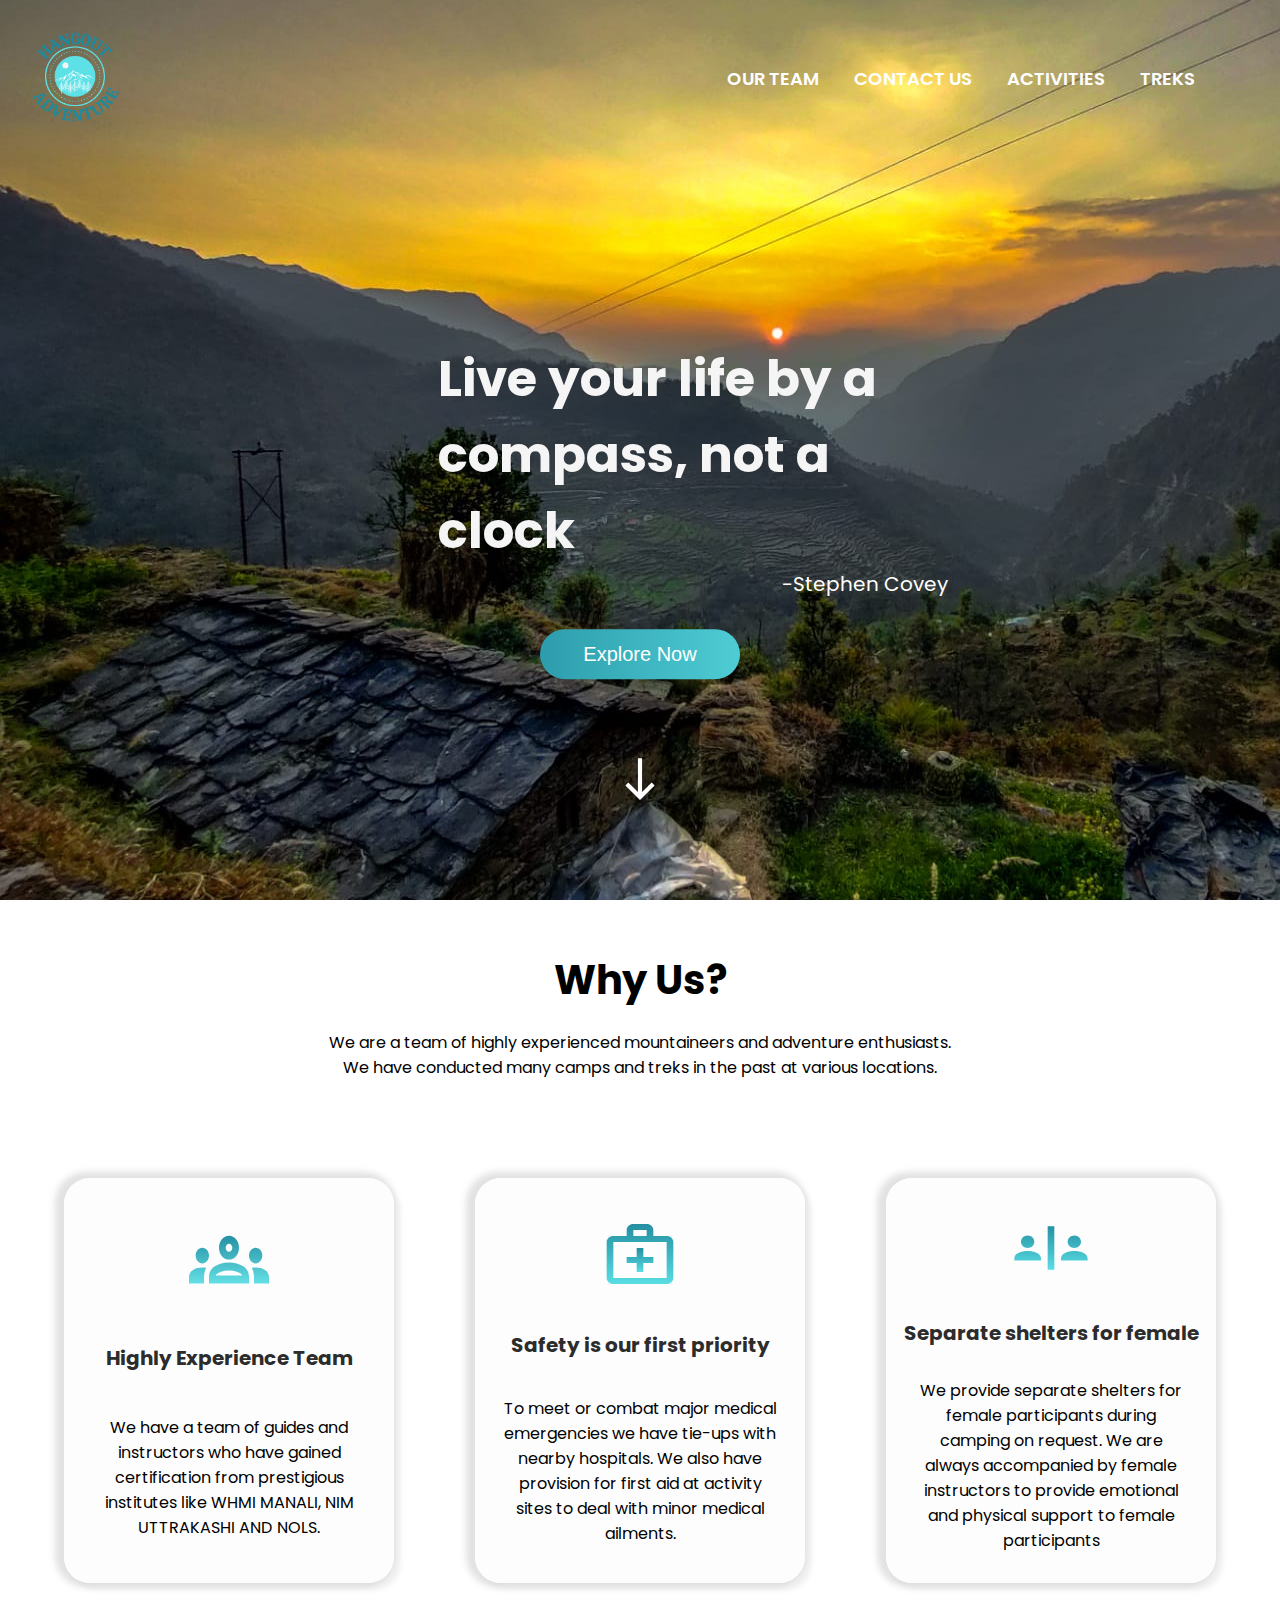
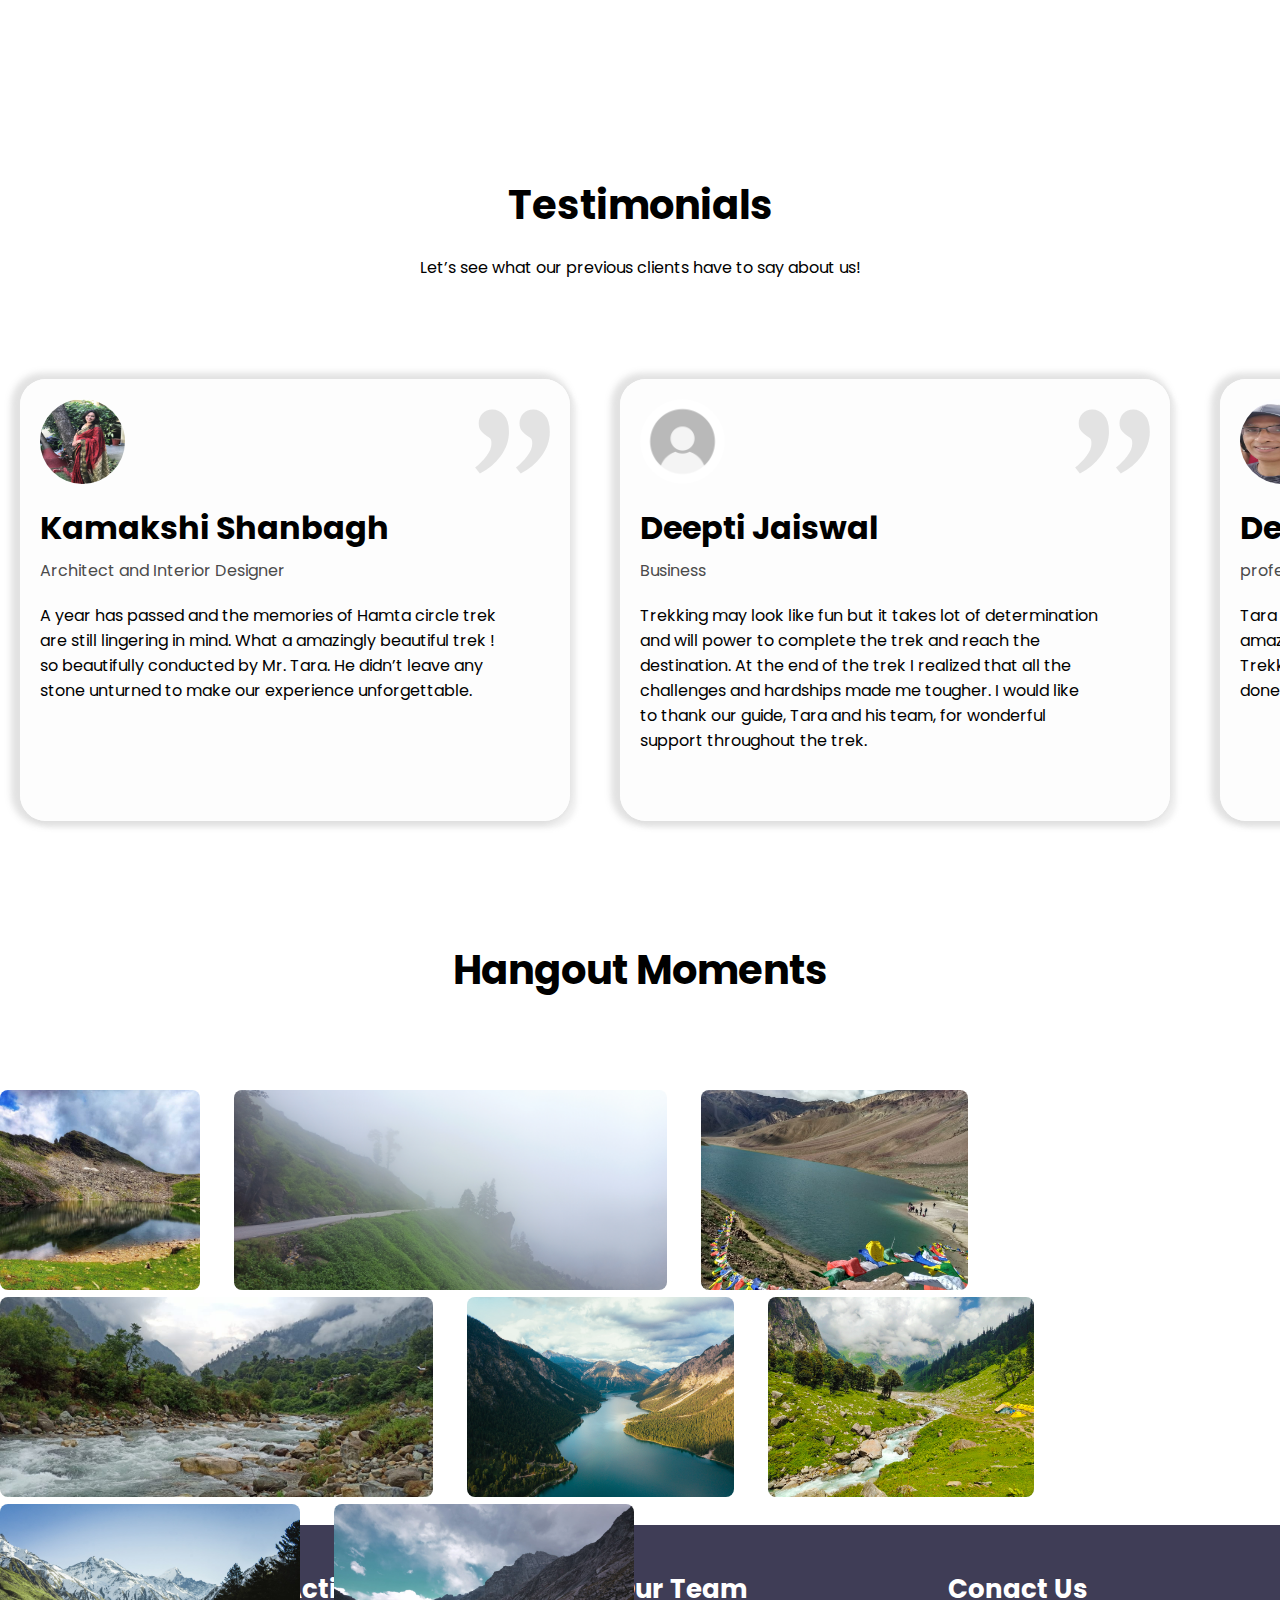
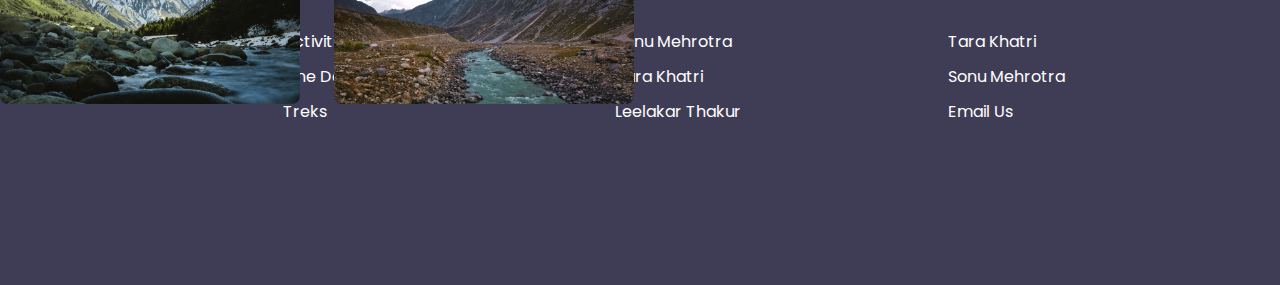
==== index.html @ a5250cfe "added a testimonial of Anshul Mehrotra" ====
<!DOCTYPE html>
<html lang="en">
  <head>
    <meta charset="UTF-8" />
    <meta http-equiv="X-UA-Compatible" content="IE=edge" />
    <meta name="viewport" content="width=device-width, initial-scale=1.0" />
    <title>Hangout Adventure</title>
    <link rel="stylesheet" href="./css/index.css" />
    <!-- fonts -->
    <link rel="preconnect" href="https://fonts.googleapis.com" />
    <link rel="preconnect" href="https://fonts.gstatic.com" crossorigin />
    <link
      href="https://fonts.googleapis.com/css2?family=Poppins:wght@300;400;500;600;700&display=swap"
      rel="stylesheet"
    />

    <!-- slick -->
    <link
      rel="stylesheet"
      href="https://cdnjs.cloudflare.com/ajax/libs/slick-carousel/1.8.1/slick-theme.min.css"
      integrity="sha512-17EgCFERpgZKcm0j0fEq1YCJuyAWdz9KUtv1EjVuaOz8pDnh/0nZxmU6BBXwaaxqoi9PQXnRWqlcDB027hgv9A=="
      crossorigin="anonymous"
      referrerpolicy="no-referrer"
    />
    <link
      rel="stylesheet"
      href="https://cdnjs.cloudflare.com/ajax/libs/slick-carousel/1.8.1/slick.min.css"
      integrity="sha512-yHknP1/AwR+yx26cB1y0cjvQUMvEa2PFzt1c9LlS4pRQ5NOTZFWbhBig+X9G9eYW/8m0/4OXNx8pxJ6z57x0dw=="
      crossorigin="anonymous"
      referrerpolicy="no-referrer"
    />

    <!-- ico -->
    <link rel="shortcut icon" href="./assets/logo.ico" type="image/x-icon" />
  </head>
  <body>
    <div class="hamburger">
      <div class="stick-1"></div>
      <div class="stick-2"></div>
      <div class="stick-3"></div>
    </div>
    <div class="hamburger-open">
      <div class="cross">
        <!-- <img src="./assets/cross.svg" alt=""> -->
      </div>
      <div class="hamburger-links">
        <ul>
          <li><a href="./our_team.html"> Our Team </a></li>
          <li><a href="https://wa.me/919816393460"> Contact Us </a></li>
          <li><a href="./activity.html"> Activities </a></li>
          <li><a href="./treks.html"> Treks </a></li>
        </ul>
      </div>
    </div>
    <section class="section-1">
      <div class="nav">
        <div class="left">
          <img src="./assets/logo.png" alt="logo" class="logo" />
        </div>
        <div class="right">
          <ul>
            <li><a href="./our_team.html"> Our Team </a></li>
            <li><a href="https://wa.me/919926322316"> Contact Us </a></li>
            <li><a href="./activity.html"> Activities </a></li>
            <li><a href="./treks.html"> Treks </a></li>
          </ul>
        </div>
      </div>
      <div class="hero">
        <h1>Live your life by a compass, not a clock</h1>
        <span>-Stephen Covey</span>
        <button><a href="./activity.html"> Explore Now </a></button>
        <img src="./assets/arrow-down.svg" alt="down" class="down" />
      </div>
    </section>

    <section class="section-2">
      <div class="why-us-para">
        <h1>Why Us?</h1>
        <p>
          We are a team of highly experienced mountaineers and adventure
          enthusiasts. We have conducted many camps and treks in the past at
          various locations.
        </p>
      </div>
      <div class="three-reas">
        <div class="rOne">
          <img src="./assets/expert.svg" alt="" />
          <p class="heading-why">Highly Experience Team</p>
          <p class="desc-why">
            We have a team of guides and instructors who have gained
            certification from prestigious institutes like WHMI MANALI, NIM
            UTTRAKASHI AND NOLS.
          </p>
        </div>
        <div class="rTwo">
          <img src="./assets/medical.svg" alt="" />
          <p class="heading-why">Safety is our first priority</p>
          <p class="desc-why">
            To meet or combat major medical emergencies we have tie-ups with
            nearby hospitals. We also have provision for first aid at activity
            sites to deal with minor medical ailments.
          </p>
        </div>
        <div class="rThree">
          <img src="./assets/male_female.svg" alt="" />
          <p class="heading-why">Separate shelters for female</p>
          <p class="desc-why">
            We provide separate shelters for female participants during camping
            on request. We are always accompanied by female instructors to
            provide emotional and physical support to female participants
          </p>
        </div>
      </div>
    </section>
    <section class="section-3">
      <div class="testimonial-para">
        <h1>Testimonials</h1>
        <p>Let’s see what our previous clients have to say about us!</p>
      </div>

      <div class="test-main">
        <div class="test1">
          <div class="image">
            <img src="./assets/kamakshi.jpeg" alt="" class="person-image" />
            <img src="./assets/test-mark.svg" alt="" class="test-logo" />
          </div>
          <div class="name">
            <h1>Kamakshi Shanbagh</h1>
            <p>Architect and Interior Designer</p>
          </div>
          <div class="desc-test">
            A year has passed and the memories of Hamta circle trek are still
            lingering in mind. What a amazingly beautiful trek ! so beautifully
            conducted by Mr. Tara. He didn’t leave any stone unturned to make
            our experience unforgettable.
          </div>
        </div>

        <div class="test1">
          <div class="image">
            <img src="./assets/person.jpg" alt="" class="person-image" />
            <img src="./assets/test-mark.svg" alt="" class="test-logo" />
          </div>
          <div class="name">
            <h1>Deepti Jaiswal</h1>
            <p>Business</p>
          </div>
          <div class="desc-test">
            Trekking may look like fun but it takes lot of determination and
            will power to complete the trek and reach the destination. At the
            end of the trek I realized that all the challenges and hardships
            made me tougher. I would like to thank our guide, Tara and his team,
            for wonderful support throughout the trek.
          </div>
        </div>

        <div class="test1">
          <div class="image">
            <img src="./assets/deepak.jpeg" alt="" class="person-image" />
            <img src="./assets/test-mark.svg" alt="" class="test-logo" />
          </div>
          <div class="name">
            <h1>Deepak Nakil</h1>
            <p>professional</p>
          </div>
          <div class="desc-test">
            Tara along with his team are thorough professionals and amazingly
            wonderful when it comes to Himalayan Trekking activities. I along
            with my family and friends have done two treks - week long each with
            Tara and team.
          </div>
        </div>

        <div class="test1">
          <div class="image">
            <img src="./assets/anurag.jpg" alt="" class="person-image" />
            <img src="./assets/test-mark.svg" alt="" class="test-logo" />
          </div>
          <div class="name">
            <h1>Anurag Mehrotra</h1>
            <p>Marketing Professional</p>
          </div>
          <div class="desc-test">
            Trekking , the word itself surrounds you with excitement and you
            tend to imagine the nature and its personified beauty, the
            enthralling peaks, the subtle breeze and refreshing clouds. Truly
            speaking these were not just the feelings but a real world
            experienced during my first and subsequent treks
          </div>
        </div>

        <div class="test1">
          <div class="image">
            <img src="./assets/person.jpg" alt="" class="person-image" />
            <img src="./assets/test-mark.svg" alt="" class="test-logo" />
          </div>
          <div class="name">
            <h1>Anshul Mehrotra</h1>
            <p>Finance Professional</p>
          </div>
          <div class="desc-test">
            This was my first trek and man and it was such a mind-blowing
            experience. The scenery was beautiful, the campsites were good and
            the best part was the team. The guides were really good, they
            provided a lot of information and were very helpful throughout the
            trek.
          </div>
        </div>

        <div class="test1">
          <div class="image">
            <img src="./assets/shefali1.jpeg" alt="" class="person-image" />
            <img src="./assets/test-mark.svg" alt="" class="test-logo" />
          </div>
          <div class="name">
            <h1>Shefali Ramesh</h1>
            <p>Home Maker</p>
          </div>
          <div class="desc-test">
            The best of the journeys are the ones that are least planned. We
            left Indore with the dream of witnessing natural beauty, to take
            selfies, the thrill of staying in the tents and witness the
            astounding views of night sky. Though my dreams were fulfilled but
            trekking takes temporary toll on your mind and body.
          </div>
        </div>
      </div>
    </section>

    <section class="section-4">
      <h1 class="hangout-heading">Hangout Moments</h1>

      <div class="slider">
        <img src="./assets/img-1.jpg" alt="" />
        <img src="./assets/img-2.jpg" alt="" />
        <img src="./assets/img-3.jpg" alt="" />
        <img src="./assets/img-4.jpg" alt="" />
        <img src="./assets/img-5.jpg" alt="" />
        <img src="./assets/main.jpeg" alt="" />
        <img src="./assets/main.jpg" alt="" />
        <img src="./assets/main1.jpg" alt="" />
        <img src="./assets/main2.jpg" alt="" />
        <img src="./assets/main3.jpg" alt="" />
        <img src="./assets/main4.jpg" alt="" />
        <img src="./assets/main5.jpg" alt="" />
        <img src="./assets/main6.jpg" alt="" />
      </div>
    </section>
    <footer>
      <div class="logo-div">
        <img src="./assets/logo-white.png" alt="" class="logo-white" />
      </div>
      <div class="activites-footer">
        <h2>Activities</h2>
        <p><a href="./activities.html"> Activities </a></p>
        <p><a href="./one_day.html"> One Day Treks </a></p>
        <p><a href="./treks.html"> Treks </a></p>
      </div>
      <div class="our-team-footer">
        <h2>Our Team</h2>
        <p><a href="./our_team.html"> Sonu Mehrotra </a></p>
        <p><a href="./our_team.html"> Tara Khatri </a></p>
        <p><a href="./our_team.html"> Leelakar Thakur </a></p>
      </div>
      <div class="contact-us">
        <h2>Conact Us</h2>
        <p><a href="https://wa.me/919816393460"> Tara Khatri </a></p>
        <p><a href="https://wa.me/919926322316"> Sonu Mehrotra </a></p>
        <p>
          <a target="_blank" href="mailto:hangoutadventure2018@gmail.com">
            Email Us
          </a>
        </p>
      </div>
    </footer>

    <script>
      let media = window.matchMedia("(max-width: 490px)");
      let hamburger = document.querySelector(".hamburger");
      let hamOpen = document.querySelector(".hamburger-open");
      hamburger.addEventListener("click", () => {
        media
          ? hamOpen.classList.toggle("open")
          : hamOpen.classList.remove("open");
        hamOpen.classList.contains("open")
          ? (document.querySelector(".section-1").style.filter = "blur(30px)")
          : (document.querySelector(".section-1").style.filter = "blur(00px)");
      });
    </script>
    <script
      src="https://code.jquery.com/jquery-3.6.0.min.js"
      integrity="sha256-/xUj+3OJU5yExlq6GSYGSHk7tPXikynS7ogEvDej/m4="
      crossorigin="anonymous"
    ></script>
    <script
      src="https://cdnjs.cloudflare.com/ajax/libs/slick-carousel/1.8.1/slick.min.js"
      integrity="sha512-XtmMtDEcNz2j7ekrtHvOVR4iwwaD6o/FUJe6+Zq+HgcCsk3kj4uSQQR8weQ2QVj1o0Pk6PwYLohm206ZzNfubg=="
      crossorigin="anonymous"
      referrerpolicy="no-referrer"
    ></script>
    <script>
      $(".slider").slick({
        dots: true,
        infinite: true,
        speed: 300,
        slidesToShow: 4,
        slidesToScroll: 4,
        responsive: [
          {
            breakpoint: 1024,
            settings: {
              slidesToShow: 3,
              slidesToScroll: 3,
              infinite: true,
              dots: true,
            },
          },
          {
            breakpoint: 600,
            settings: {
              slidesToShow: 2,
              slidesToScroll: 2,
            },
          },
          {
            breakpoint: 480,
            settings: {
              slidesToShow: 1,
              slidesToScroll: 1,
            },
          },
        ],
      });
    </script>
  </body>
</html>
---- css/index.css ----
* {
  margin: 0;
  padding: 0;
  box-sizing: border-box;
}

body {
  font-family: "Poppins", sans-serif;
  overflow-x: hidden;
}

.section-1 {
  height: 100vh;
  width: 100vw;
  background: url("../assets/main7.jpg") no-repeat;
  background-position: 0px;
}

/* scroll bar */
::-webkit-scrollbar {
  height: 100%;
  background: rgba(230, 230, 230, 0.459);
  border-radius: 20px;
}

::-webkit-scrollbar-thumb {
  background: rgba(134, 134, 134, 0.726);
}

/* nav bar */
.nav {
  display: flex;
  justify-content: space-between;
  align-items: center;
}

.nav .right ul {
  display: flex;
}

.nav .right ul li {
  list-style: none;
}

.nav .right ul li a {
  text-decoration: none;
  font-weight: 600;
  color: white;
  font-size: 18px;
  margin-right: 35px;
  position: relative;
  z-index: 1;
  cursor: pointer;
  text-transform: uppercase;
}

.nav .right ul li:last-child {
  margin-right: 50px;
}

.nav .left img {
  height: 150px;
  width: 150px;
}

.hero {
  position: absolute;
  top: 50%;
  left: 50%;
  transform: translate(-50%, -35%);
  display: flex;
  flex-direction: column;
  align-items: center;
}

.hero h1 {
  margin-top: 90px;
  color: rgb(245, 245, 245);
  font-size: 50px;
  width: 74%;
  margin-left: 70px;
}

.hero span {
  font-size: 20px;
  margin-left: 50vh;
  color: white;
}

.hero button {
  width: 230px;
  background: linear-gradient(90deg, #2895a6 -15.22%, #57d9df 126.25%);
  border-radius: 36.5px;
  height: 50px;
  width: 200px;
  border: none;
  outline: none;
  color: white;
  font-size: 20px;
  margin-top: 30px;
  cursor: pointer;
}

.hero .down {
  height: 80px;
  width: 50px;
  margin-top: 60px;
  animation: bounce 2s linear 2s infinite;
}

@keyframes bounce {
  from {
    transform: translateY(10%);
  }
  to {
    transform: translateY(30%);
  }
}

/* section-2 */
.section-2,
.section-3 {
  height: 85vh;
  width: 100vw;
}

.why-us-para,
.testimonial-para {
  margin: 50px auto 0 auto;
  display: flex;
  flex-direction: column;
  align-items: center;
}

.why-us-para h1,
.testimonial-para h1 {
  font-size: 40px;
  text-align: center;
}

.why-us-para p,
.testimonial-para p {
  margin-top: 20px;
  text-align: center;
  width: 50%;
}

.three-reas {
  margin: 40px auto 0 auto;
  height: 60vh;
  width: 90%;
  display: flex;
  align-items: center;
  justify-content: space-between;
  flex-wrap: wrap;
}

.rOne,
.rTwo,
.rThree {
  height: 90%;
  width: 380px;
  background: rgba(253, 253, 253, 0.87);
  box-shadow: 7px 7px 4px rgba(207, 207, 207, 0.25),
    -4px -1px 6px 5px rgba(139, 139, 139, 0.25);
  border-radius: 26px;
  display: flex;
  flex-direction: column;
  align-items: center;
  justify-content: space-evenly;
}

.rOne img,
.rTwo img,
.rThree img {
  height: 80px;
  width: 80px;
}

.rOne .heading-why,
.rTwo .heading-why,
.rThree .heading-why {
  font-size: 20px;
  font-weight: bold;
  color: rgb(44, 44, 44);
}

.rOne .desc-why,
.rTwo .desc-why,
.rThree .desc-why {
  width: 85%;
  text-align: center;
}

/* section-3 */

.testimonial-para {
  margin-top: 10px;
}

.test-main {
  max-width: 100%;
  height: 60vh;
  margin-top: 50px;
  display: flex;
  align-items: center;
  overflow-x: auto;
}

.test1 {
  margin-left: 20px;
  margin-right: 30px;
  height: 82%;
  min-width: 550px;
  background: rgba(253, 253, 253, 0.87);
  box-shadow: 7px 7px 4px rgba(207, 207, 207, 0.25),
    -4px -1px 6px 5px rgba(139, 139, 139, 0.25);
  border-radius: 26px;
  display: flex;
  flex-direction: column;
  padding: 20px;
}

.test1 .image {
  display: flex;
  align-items: center;
  justify-content: space-between;
}

.person-image {
  height: 85px;
  width: 85px;
  border-radius: 50%;
}

.test-logo {
  height: 75px;
  width: 75px;
}

.name {
  margin-top: 20px;
}

.name p {
  margin-top: 6px;
  color: rgb(75, 75, 75);
}

.desc-test {
  margin-top: 20px;
  width: 90%;
}

/* section-4 */
.section-4 {
  height: 65vh;
  width: 100%;
  position: relative;
}

.hangout-heading {
  font-size: 40px;
  text-align: center;
}

.slider {
  margin-top: 10vh;
  height: 40vh;
  width: 100%;
}

.slider img {
  height: 200px;
  margin-right: 30px;
}

footer {
  height: 40vh;
  background: #3f3d56;
  width: 100%;
  display: flex;
  align-items: center;
  justify-content: space-evenly;
}

footer .logo-div {
  height: 75%;
  display: flex;
  align-items: flex-start;
  justify-content: start;
  margin-bottom: 45px;
}

footer .logo-div .logo-white {
  height: 130px;
  width: 130px;
}

.activites-footer,
.our-team-footer,
.contact-us {
  height: 75%;
  width: 20%;
  display: flex;
  flex-direction: column;
}

.activites-footer h2,
.our-team-footer h2,
.contact-us h2 {
  color: white;
  font-size: 26px;
  margin-bottom: 10px;
}

.activites-footer p,
.our-team-footer p,
.contact-us p {
  color: rgb(202, 202, 202);
  margin-top: 10px;
  cursor: pointer;
}

.hamburger,
.hamburger-open {
  display: none;
}

a {
  text-decoration: none;
  color: white;
}

.slider img{
  border-radius: 8px;
}

/* media query */
@media only screen and (max-width: 490px) {
  body {
    overflow-y: scroll;
    overflow-x: hidden;
  }

  .three-reas {
    gap: 40px;
  }

  .why-us-para p {
    width: 80%;
  }

  .hamburger {
    display: block;
    height: 6vh;
    width: 10vw;
    position: absolute;
    top: 55px;
    right: 20px;
    z-index: 10;
    display: flex;
    flex-direction: column;
    gap: 10px;
    cursor: pointer;
  }

  .hamburger-open {
    visibility: hidden;
    pointer-events: none;
    height: 50vh;
    width: 50vh;
    position: absolute;
    top: 20vh;
    right: 0;
    z-index: 4;
    /* background: red; */
  }
  .open {
    display: block;
    visibility: visible;
    pointer-events: all;
  }

  .cross img {
    height: 55px;
    width: 55px;
    z-index: 10;
    position: absolute;
    top: 0;
    left: 40px;
  }
  .hamburger-links ul {
    list-style: none;
    margin: 90px 60px;
  }

  .hamburger-links ul li a {
    text-decoration: none;
    color: white;
    font-size: 25px;
  }

  .right {
    display: none;
  }

  .stick-1,
  .stick-2,
  .stick-3 {
    height: 4px;
    width: 90%;
    background: white;
  }

  .hero {
    margin-top: -10px;
    height: 60vh;
    width: 90%;
    text-align: center;
  }

  .hero h1 {
    margin-top: 10px;
    font-size: 33px;
    width: 100%;
    transform: translateX(-9%);
  }

  .hero span {
    margin-left: 10px;
    margin-top: 20px;
  }

  .down {
    margin-top: 10px;
  }

  .three-reas {
    height: 185vh;
  }

  .three-reas .rOne,
  .rTwo,
  .rThree {
    height: 400px;
  }

  .rOne img,
  .rTwo img,
  .rThree img {
    height: 80px;
    width: 80px;
  }

  .rOne .heading-why,
  .rTwo .heading-why,
  .rThree .heading-why {
    font-size: 20px;
    font-weight: bold;
    color: rgb(44, 44, 44);
  }

  .rOne .desc-why,
  .rTwo .desc-why,
  .rThree .desc-why {
    width: 85%;
    text-align: center;
  }
  .rThree {
    margin-bottom: 40px;
  }
  .section-3 {
    margin-top: 180vh;
  }

  .testimonial-para {
    height: 100px;
    margin: 50px auto;
    position: relative;
    top: -275px;
  }
  .test-main {
    position: relative;
    top: 10%;
    width: 95%;
    margin: 0 auto;
    height: 65vh;
    top: -35%;
  }

  .test-main .test1 {
    height: 450px !important;
    min-width: 350px;
  }

  .test-main .test1 .test-logo {
    height: 60px;
    width: 60px;
  }

  .slider {
    width: 95%;
    margin: 50px auto 0 auto;
  }

  .slider img {
    height: 150px;
    width: 200px !important;
    margin-right: 3px;
  }

  footer {
    margin-top: 40px;
    height: 65vh;
    flex-wrap: wrap;
  }

  footer .activites-footer h2,
  .our-team-footer h2,
  .contact-us h2 {
    font-size: 20px;
  }
}

@media only screen and (min-width: 768px) {
  html,
  body {
    overflow-x: hidden;
  }

  .three-reas {
    margin: 30px auto;
    width: 90%;
    flex-wrap: wrap;
    gap: 10px;
  }

  .rOne,
  .rTwo,
  .rThree {
    height: 75%;
    width: 330px;
  }

  .rThree {
    margin: 30px auto;
  }

  .section-3 {
    margin-top: 360px;
  }
}

@media only screen and (min-width: 1110px) {
  .rThree {
    margin: 0px;
  }
  .three-reas {
    gap: 10px;
  }

  .section-3 {
    margin-top: 60px;
  }
}
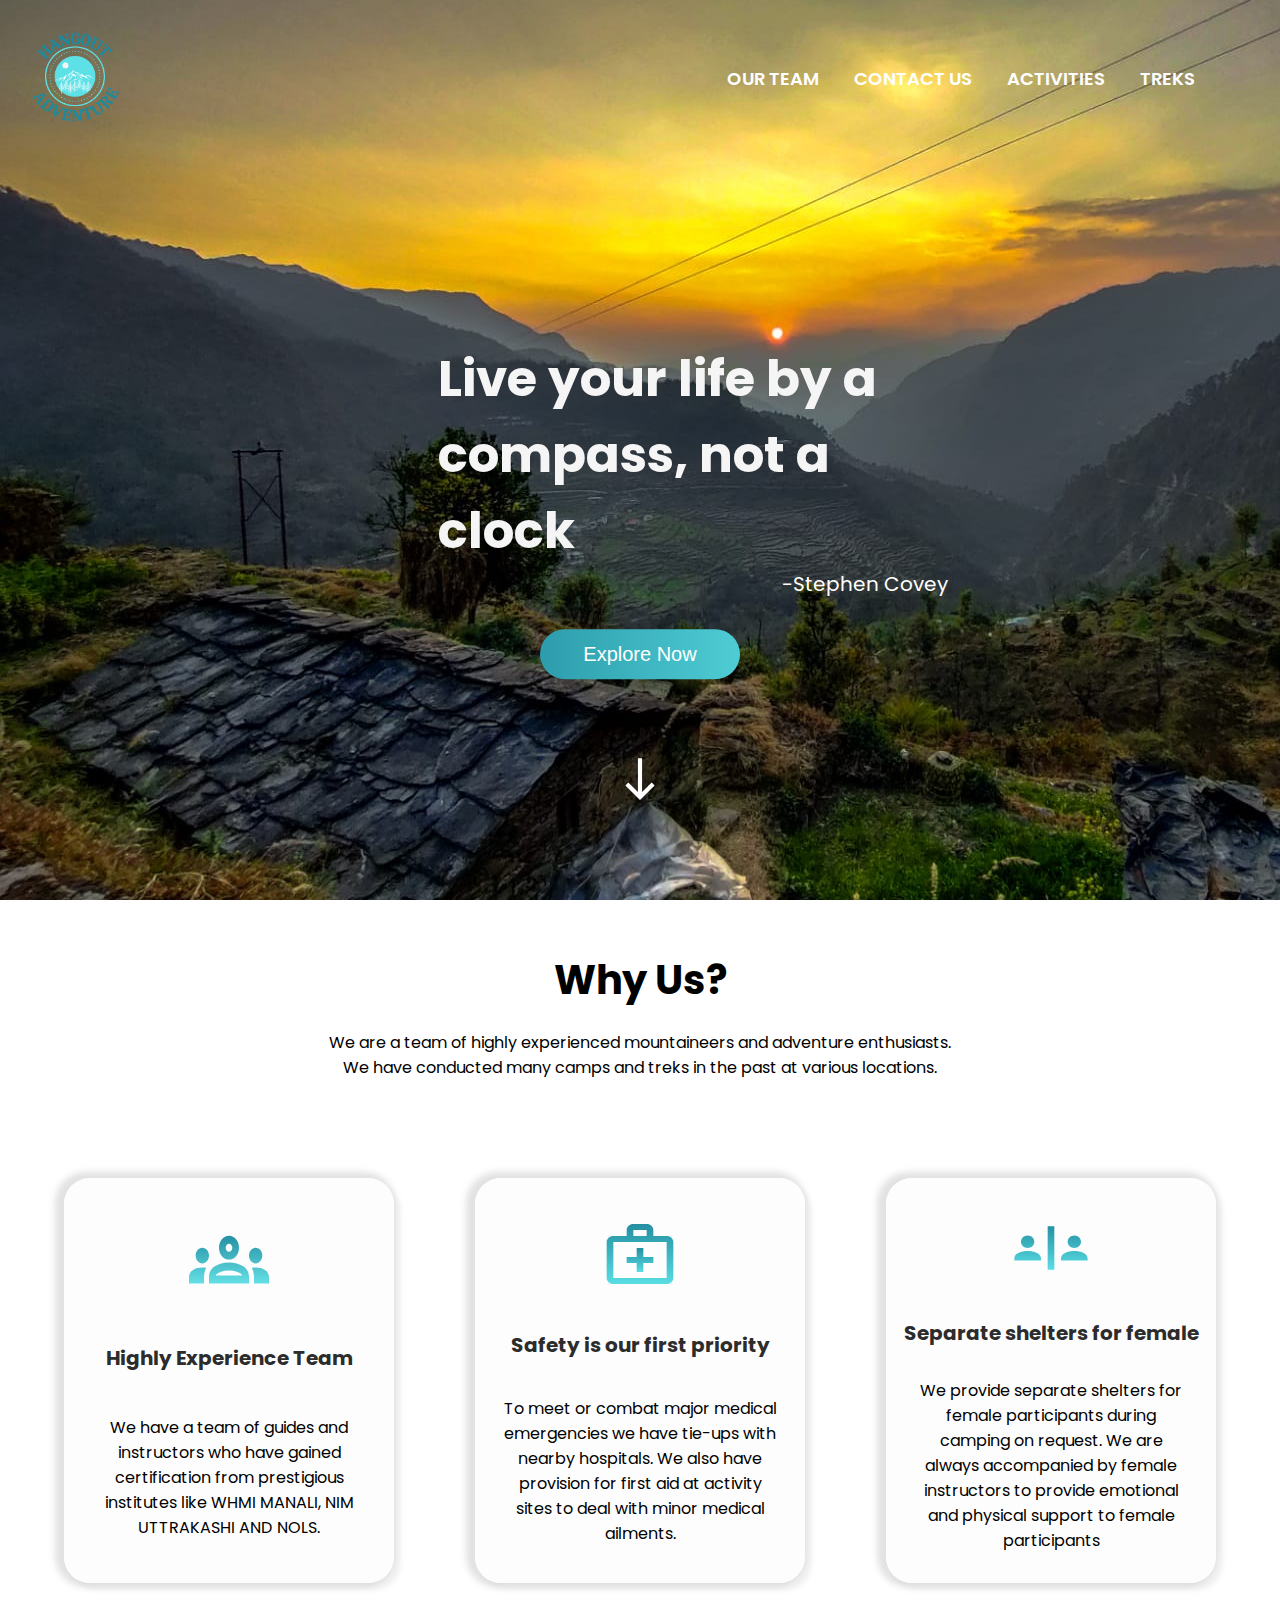
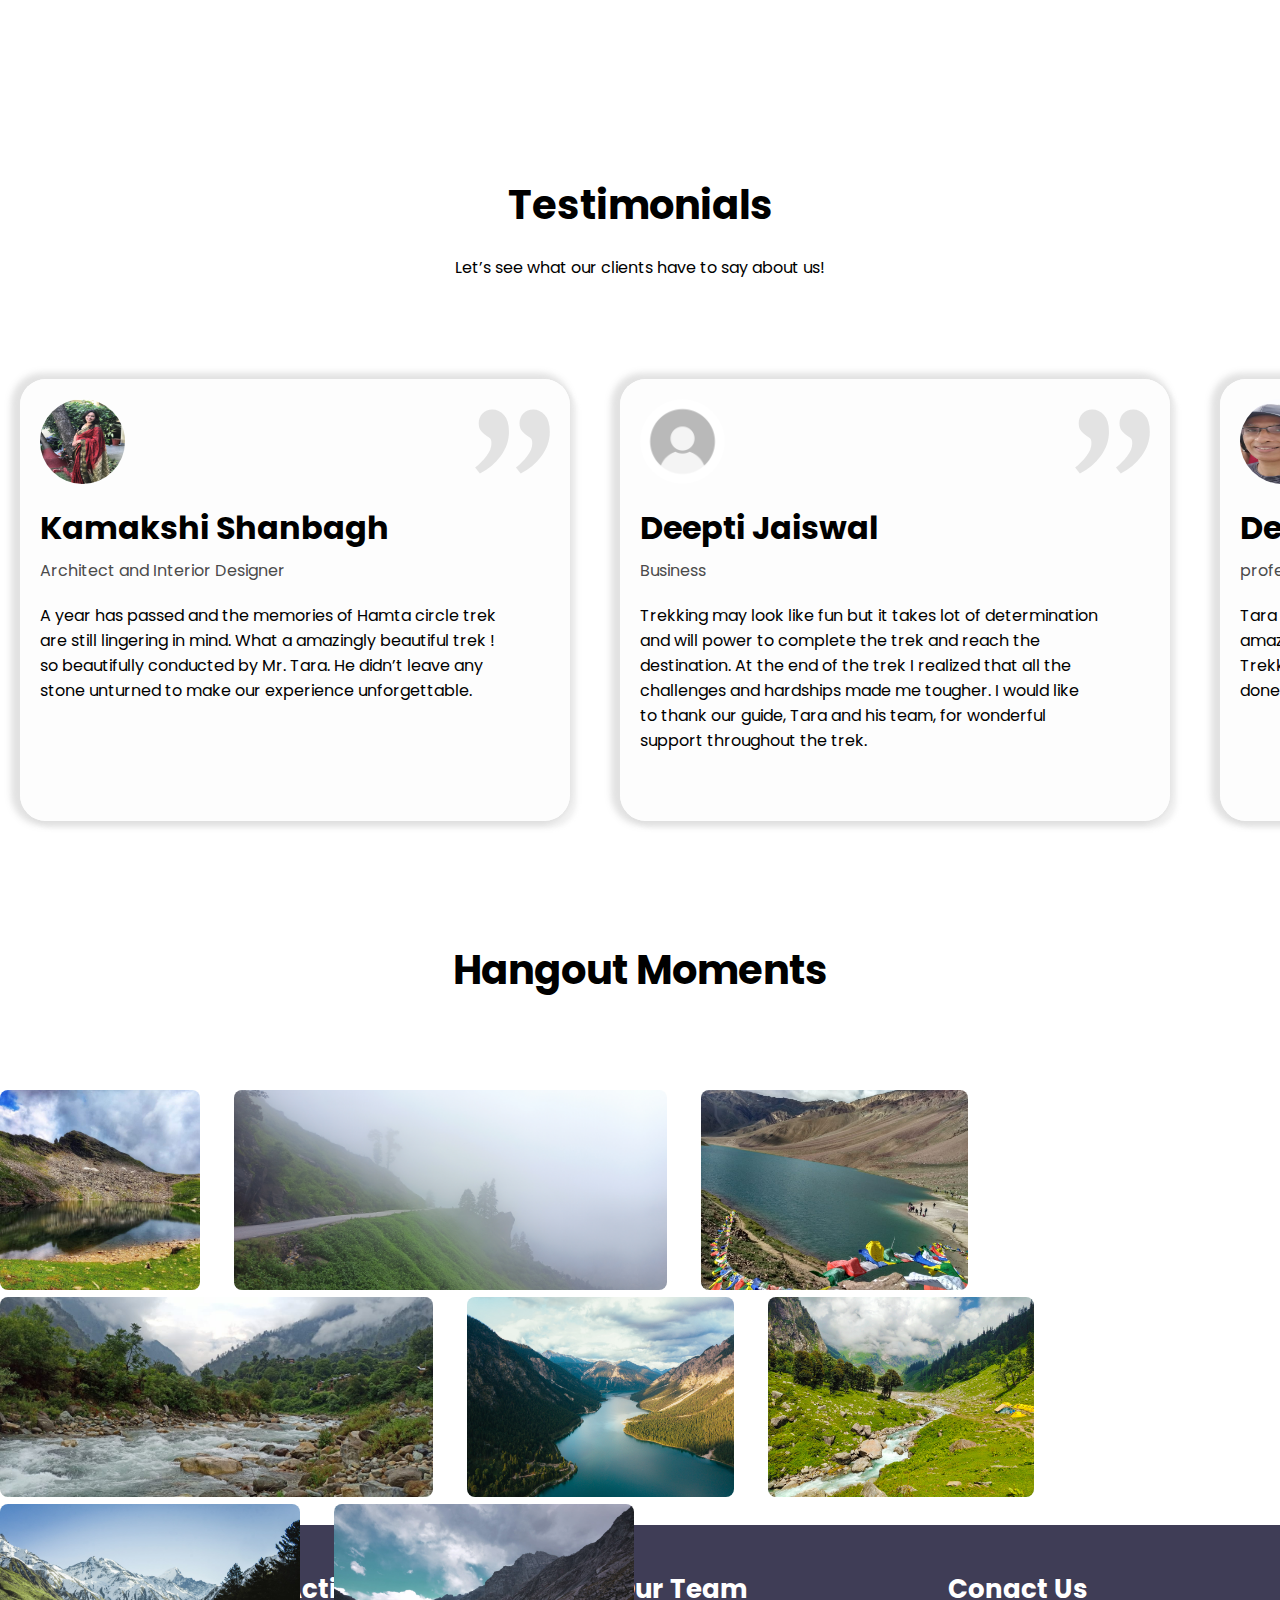
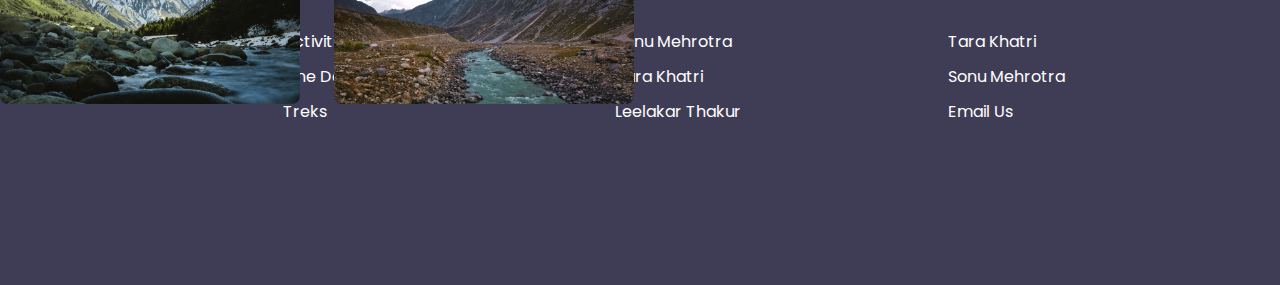
==== commit 18052753: "changed image" ====
--- a/index.html
+++ b/index.html
@@ -116,7 +116,7 @@
     <section class="section-3">
       <div class="testimonial-para">
         <h1>Testimonials</h1>
-        <p>Let’s see what our previous clients have to say about us!</p>
+        <p>Let’s see what our clients have to say about us!</p>
       </div>
 
       <div class="test-main">
@@ -200,11 +200,10 @@
             <p>Finance Professional</p>
           </div>
           <div class="desc-test">
-            This was my first trek and man and it was such a mind-blowing
-            experience. The scenery was beautiful, the campsites were good and
-            the best part was the team. The guides were really good, they
-            provided a lot of information and were very helpful throughout the
-            trek.
+            This was my first trek and it was such a mind-blowing experience.
+            The scenery was beautiful, the campsites were good and the best part
+            was the team. The guides were really good, they provided a lot of
+            information and were very helpful throughout the trek.
           </div>
         </div>
 
@@ -326,7 +325,7 @@
           {
             breakpoint: 480,
             settings: {
-              slidesToShow: 1,
+              slidesToShow: 2,
               slidesToScroll: 1,
             },
           },
--- a/css/index.css
+++ b/css/index.css
@@ -332,7 +332,7 @@
   color: white;
 }
 
-.slider img{
+.slider img {
   border-radius: 8px;
 }
 
@@ -472,6 +472,7 @@
   }
   .section-3 {
     margin-top: 180vh;
+    height: 70vh;
   }
 
   .testimonial-para {
@@ -506,23 +507,78 @@
 
   .slider img {
     height: 150px;
-    width: 200px !important;
+
     margin-right: 3px;
   }
 
   footer {
     margin-top: 40px;
-    height: 65vh;
+    height: 37vh;
+    justify-content: space-evenly;
+    align-items: flex-start;
     flex-wrap: wrap;
-  }
-
+    gap: 2px;
+  }
+  footer .activites-footer,
+  footer .our-team-footer,
+  footer .contact-us {
+    height: auto;
+    margin-top: 30px;
+  }
   footer .activites-footer h2,
   .our-team-footer h2,
   .contact-us h2 {
-    font-size: 20px;
-  }
-}
-
+    font-size: 18px;
+    width: 120%;
+  }
+
+  footer .logo-div .logo-white {
+    width: 80px;
+    height: 80px;
+  }
+
+  .slider {
+    height: 10vh;
+    position: relative;
+  }
+  .slick-dots {
+    position: absolute;
+    top: 190px;
+  }
+
+  .section-4 {
+    height: 40vh;
+  }
+}
+
+@media only screen and (max-width: 390px) {
+  html,
+  body {
+    overflow-y: scroll;
+    overflow-x: hidden;
+  }
+  .section-3 {
+    margin-top: 220vh;
+    height: 70vh;
+  }
+  .test-main {
+    position: relative;
+    top: 10%;
+    width: 95%;
+    margin: 0 auto;
+    height: 73vh;
+    top: -35%;
+    margin-bottom: 60px;
+    overflow-y: hidden;
+  }
+  .section-4 {
+    margin-top: 10vh;
+  }
+  footer {
+    margin-top: 30vh;
+    height: 50vh;
+  }
+}
 @media only screen and (min-width: 768px) {
   html,
   body {
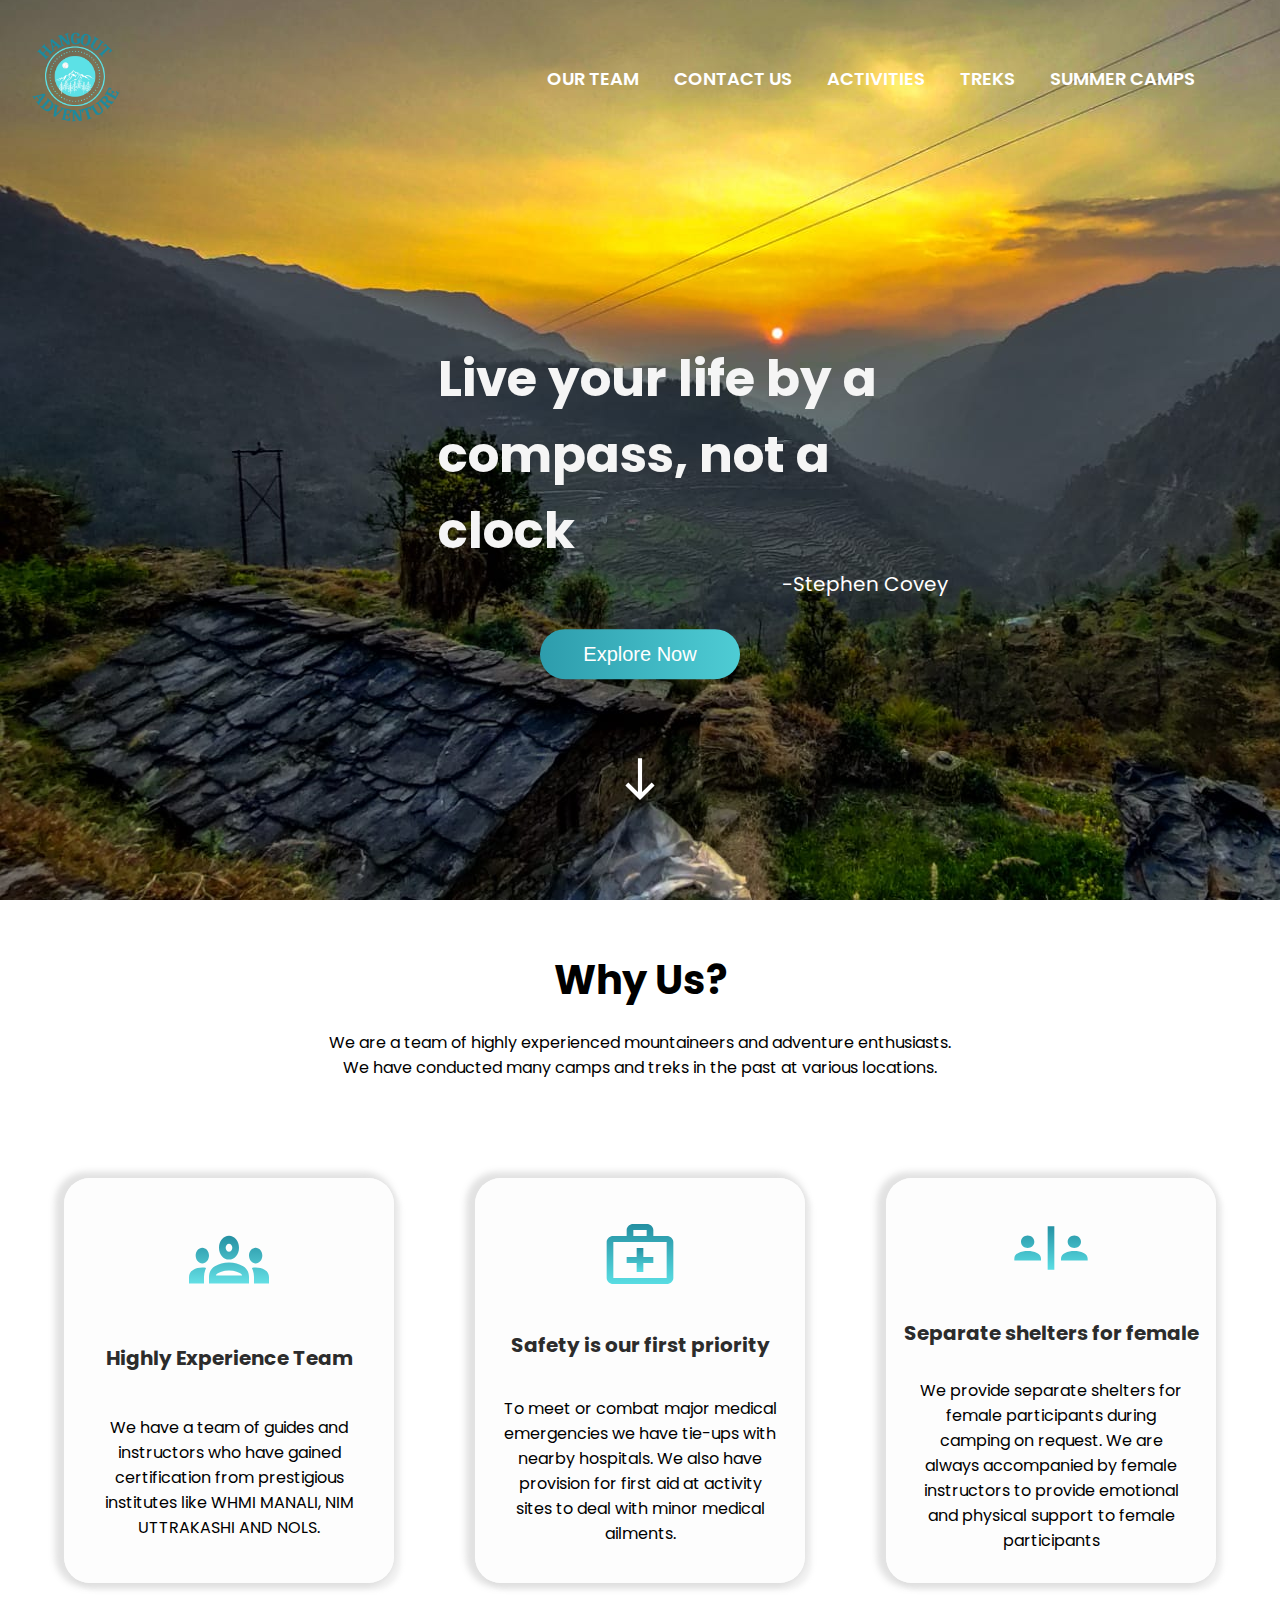
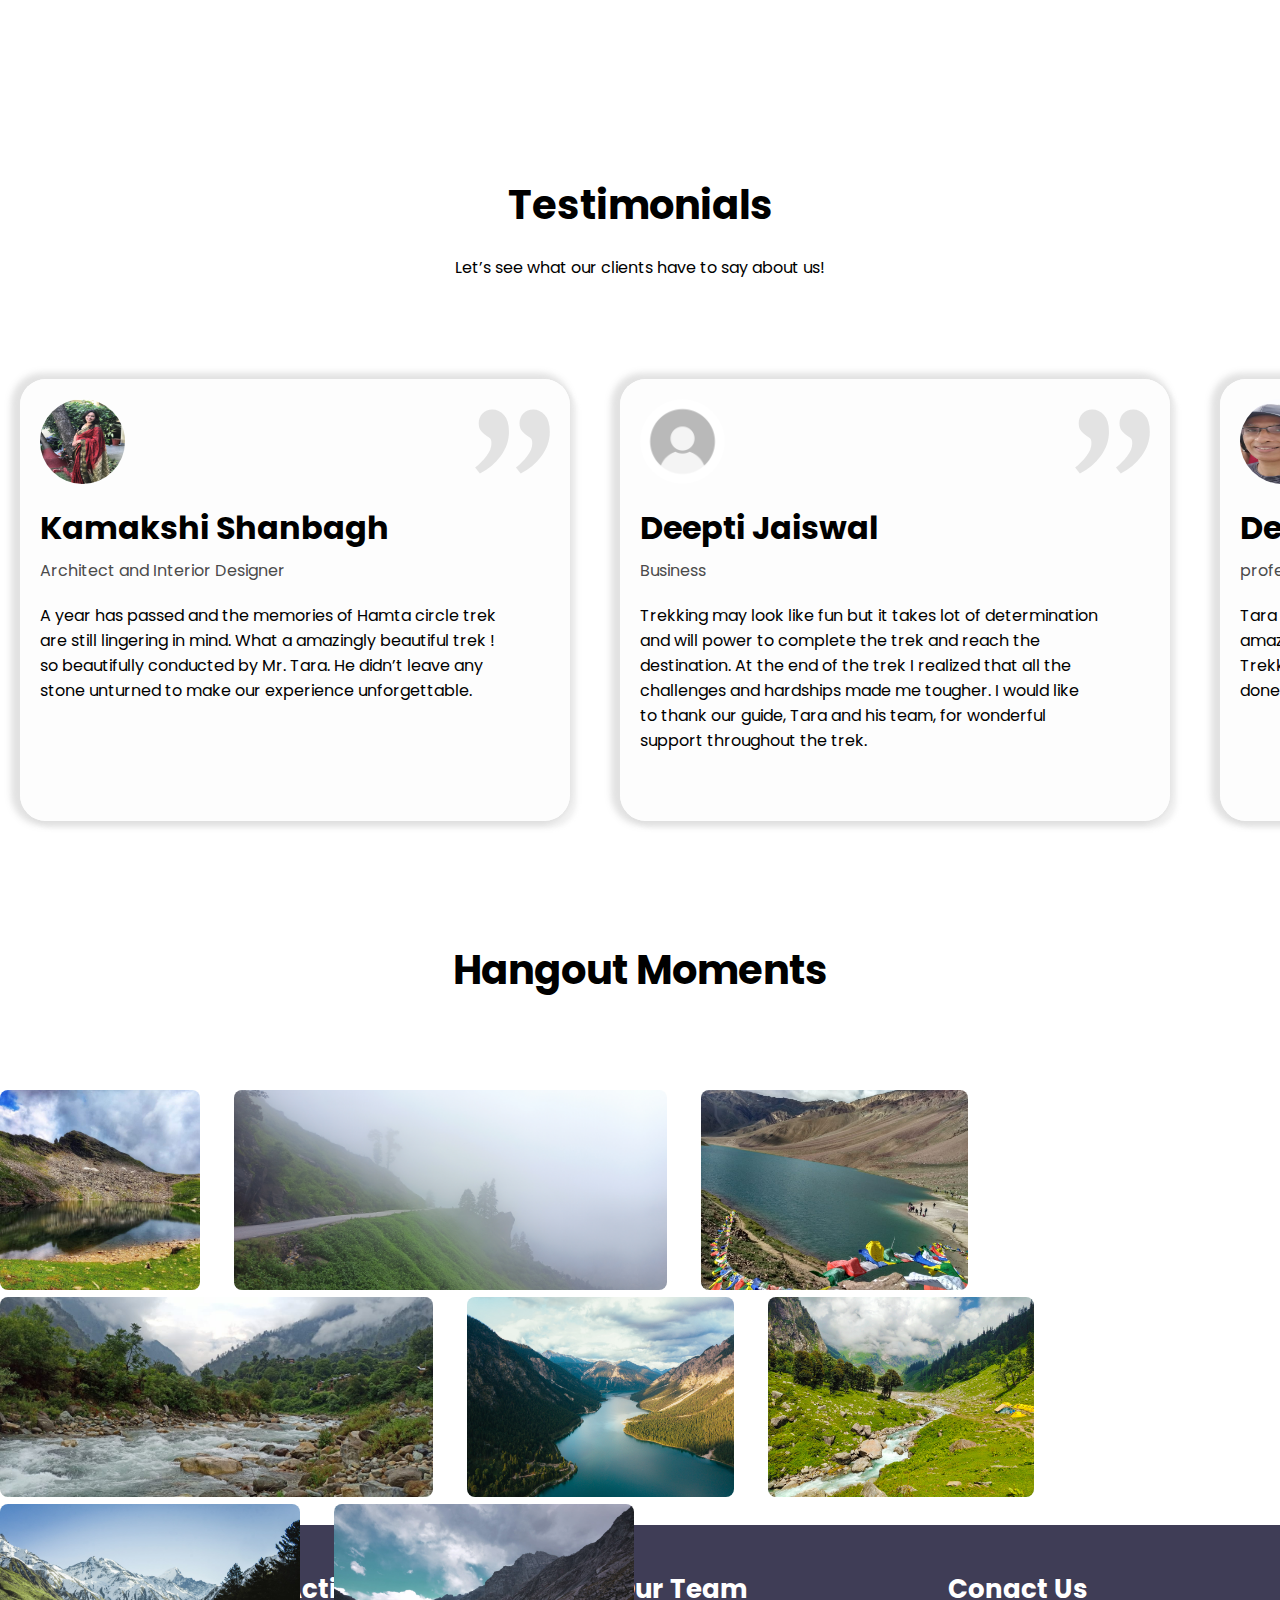
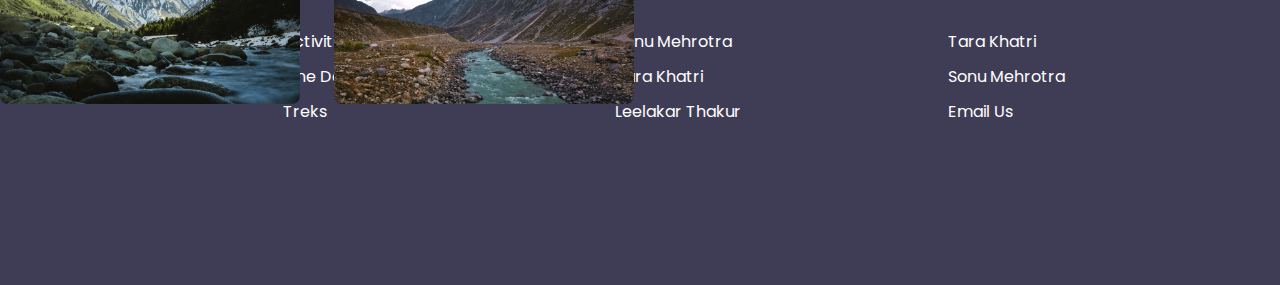
==== commit 6dbda14c: "minor changes in homepage" ====
--- a/index.html
+++ b/index.html
@@ -49,6 +49,7 @@
           <li><a href="https://wa.me/919816393460"> Contact Us </a></li>
           <li><a href="./activity.html"> Activities </a></li>
           <li><a href="./treks.html"> Treks </a></li>
+          <li><a href="./school.html"> Summer Camps </a></li>
         </ul>
       </div>
     </div>
@@ -63,6 +64,7 @@
             <li><a href="https://wa.me/919926322316"> Contact Us </a></li>
             <li><a href="./activity.html"> Activities </a></li>
             <li><a href="./treks.html"> Treks </a></li>
+            <li><a href="./school.html"> Summer Camps </a></li>
           </ul>
         </div>
       </div>
